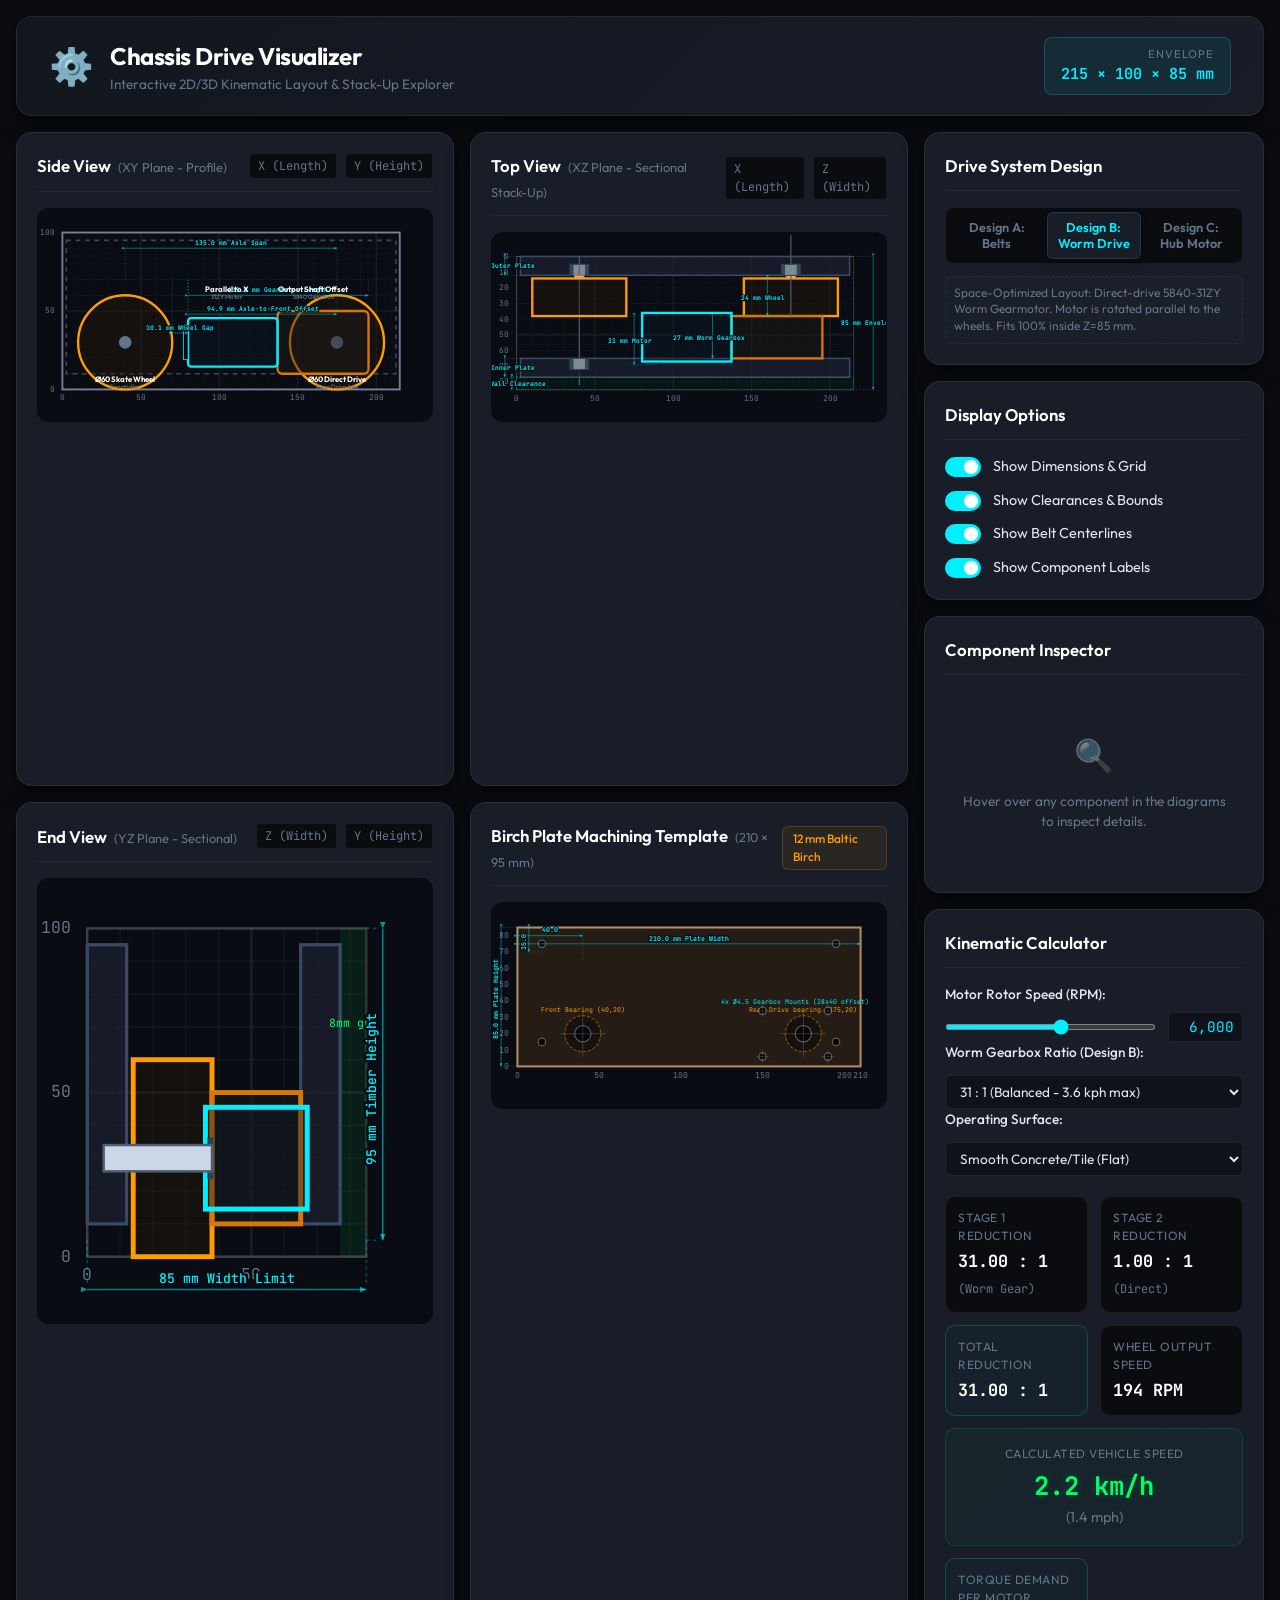
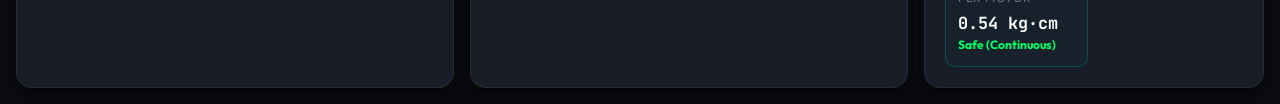
==== index.html @ 8ac5d020 "Initial commit: Single ESP32 dome brain architecture baseline and documentation" ====
<!DOCTYPE html>
<html lang="en">
<head>
  <meta charset="UTF-8">
  <meta name="viewport" content="width=device-width, initial-scale=1.0">
  <title>Electric Drive Assembly Visualizer</title>
  <link rel="preconnect" href="https://fonts.googleapis.com">
  <link rel="preconnect" href="https://fonts.gstatic.com" crossorigin>
  <link href="https://fonts.googleapis.com/css2?family=Inter:wght@300;400;500;600;700&family=JetBrains+Mono:wght@400;500&family=Outfit:wght@400;500;600;700&display=swap" rel="stylesheet">
  <link rel="stylesheet" href="styles.css">
</head>
<body class="dark-mode">
  <div class="app-container">
    <header class="app-header">
      <div class="header-main">
        <div class="logo-area">
          <span class="logo-icon">⚙️</span>
          <div>
            <h1>Chassis Drive Visualizer</h1>
            <p class="subtitle">Interactive 2D/3D Kinematic Layout & Stack-Up Explorer</p>
          </div>
        </div>
        <div class="chassis-badge">
          <span class="badge-label">Envelope</span>
          <span class="badge-value">215 × 100 × 85 mm</span>
        </div>
      </div>
    </header>

    <main class="app-layout">
      <!-- Grid of Diagrams -->
      <section class="diagrams-grid">
        <!-- XY Side View -->
        <div class="card diagram-card" id="card-xy">
          <div class="card-header">
            <h3>Side View <span class="coordinate-plane">(XY Plane - Profile)</span></h3>
            <div class="card-actions">
              <span class="axis-indicator x-axis">X (Length)</span>
              <span class="axis-indicator y-axis">Y (Height)</span>
            </div>
          </div>
          <div class="svg-container">
            <svg id="svg-side-view" viewBox="-15 -15 250 135" xmlns="http://www.w3.org/2000/svg"></svg>
          </div>
        </div>

        <!-- XZ Top View -->
        <div class="card diagram-card" id="card-xz">
          <div class="card-header">
            <h3>Top View <span class="coordinate-plane">(XZ Plane - Sectional Stack-Up)</span></h3>
            <div class="card-actions">
              <span class="axis-indicator x-axis">X (Length)</span>
              <span class="axis-indicator z-axis">Z (Width)</span>
            </div>
          </div>
          <div class="svg-container">
            <svg id="svg-top-view" viewBox="-15 -15 250 120" xmlns="http://www.w3.org/2000/svg"></svg>
          </div>
        </div>

        <!-- YZ End View -->
        <div class="card diagram-card" id="card-yz">
          <div class="card-header">
            <h3>End View <span class="coordinate-plane">(YZ Plane - Sectional)</span></h3>
            <div class="card-actions">
              <span class="axis-indicator z-axis">Z (Width)</span>
              <span class="axis-indicator y-axis">Y (Height)</span>
            </div>
          </div>
          <div class="svg-container">
            <svg id="svg-end-view" viewBox="-15 -15 120 135" xmlns="http://www.w3.org/2000/svg"></svg>
          </div>
        </div>

        <!-- Plate Machining -->
        <div class="card diagram-card" id="card-machining">
          <div class="card-header">
            <h3>Birch Plate Machining Template <span class="coordinate-plane">(210 × 95 mm)</span></h3>
            <div class="card-actions">
              <span class="badge-machining">12 mm Baltic Birch</span>
            </div>
          </div>
          <div class="svg-container">
            <svg id="svg-machining-view" viewBox="-15 -15 240 125" xmlns="http://www.w3.org/2000/svg"></svg>
          </div>
        </div>
      </section>

      <!-- Sidebar Controls and Calculations -->
      <aside class="app-sidebar">
        <!-- Design Selector -->
        <div class="card design-selector-card">
          <div class="card-header">
            <h3>Drive System Design</h3>
          </div>
          <div class="design-tabs">
            <button class="design-tab" id="tab-design-a">Design A: Belts</button>
            <button class="design-tab active" id="tab-design-b">Design B: Worm Drive</button>
            <button class="design-tab" id="tab-design-c">Design C: Hub Motor</button>
          </div>
          <p class="design-summary-text" id="design-summary">
            Space-Optimized Layout: Direct-drive 5840-31ZY Worm Gearmotor. Motor is rotated parallel to the wheels. Fits 100% inside Z=85 mm.
          </p>
        </div>

        <!-- Interactive Options -->
        <div class="card control-card">
          <div class="card-header">
            <h3>Display Options</h3>
          </div>
          <div class="control-group">
            <label class="toggle-control">
              <input type="checkbox" id="toggle-dimensions" checked>
              <span class="toggle-slider"></span>
              <span class="toggle-label">Show Dimensions & Grid</span>
            </label>
            <label class="toggle-control">
              <input type="checkbox" id="toggle-clearances" checked>
              <span class="toggle-slider"></span>
              <span class="toggle-label">Show Clearances & Bounds</span>
            </label>
            <label class="toggle-control">
              <input type="checkbox" id="toggle-belts" checked>
              <span class="toggle-slider"></span>
              <span class="toggle-label">Show Belt Centerlines</span>
            </label>
            <label class="toggle-control">
              <input type="checkbox" id="toggle-labels" checked>
              <span class="toggle-slider"></span>
              <span class="toggle-label">Show Component Labels</span>
            </label>
          </div>
        </div>

        <!-- Dynamic Component Inspector -->
        <div class="card inspector-card">
          <div class="card-header">
            <h3>Component Inspector</h3>
          </div>
          <div id="inspector-placeholder" class="inspector-empty">
            <span class="inspector-icon">🔍</span>
            <p>Hover over any component in the diagrams to inspect details.</p>
          </div>
          <div id="inspector-content" class="inspector-details hidden">
            <h4 id="inspect-name">Component Name</h4>
            <div class="details-grid">
              <div class="detail-row">
                <span class="detail-label">Location (X, Y):</span>
                <span class="detail-value" id="inspect-coords">-</span>
              </div>
              <div class="detail-row">
                <span class="detail-label">Z Span:</span>
                <span class="detail-value" id="inspect-z-span">-</span>
              </div>
              <div class="detail-row">
                <span class="detail-label">Main Dimensions:</span>
                <span class="detail-value" id="inspect-dims">-</span>
              </div>
              <div class="detail-row">
                <span class="detail-label">Specification:</span>
                <span class="detail-value" id="inspect-spec">-</span>
              </div>
              <div class="detail-row" id="inspect-machining-row">
                <span class="detail-label">Machining:</span>
                <span class="detail-value" id="inspect-machining">-</span>
              </div>
            </div>
            <div class="inspect-desc-box">
              <p id="inspect-desc">-</p>
            </div>
          </div>
        </div>

        <!-- Kinematics & Calculations -->
        <div class="card calculator-card">
          <div class="card-header">
            <h3>Kinematic Calculator</h3>
          </div>
          <div class="calc-inputs">
            <div class="input-row">
              <label for="motor-rpm-input">Motor Rotor Speed (RPM):</label>
              <div class="slider-val-container">
                <input type="range" id="motor-rpm-input" min="1000" max="10000" step="250" value="6000">
                <span class="mono-value" id="motor-rpm-val">6,000</span>
              </div>
            </div>
            <div class="input-row hidden" id="design-a-stages-row">
              <label for="design-a-stages-select">Design A Belts Stages:</label>
              <select id="design-a-stages-select">
                <option value="2">2-Stage (Jackshaft - 12.60:1)</option>
                <option value="1" selected>1-Stage (Direct - 4.00:1)</option>
              </select>
            </div>
            <div class="input-row hidden" id="design-a-motor-row">
              <label for="design-a-motor-select">Design A Motor Type:</label>
              <select id="design-a-motor-select">
                <option value="550" selected>Standard 550 Brushed (Protrudes 54mm)</option>
                <option value="3536">3536 Brushless Outrunner (Protrudes 33mm)</option>
                <option value="3650">3650 Brushless Inrunner (Protrudes 47mm)</option>
              </select>
            </div>
            <div class="input-row hidden" id="design-a-mount-row">
              <label for="design-a-mount-select">Design A Mounting Style:</label>
              <select id="design-a-mount-select">
                <option value="inboard" selected>Inboard (Standard - Protrudes)</option>
                <option value="between">Between-Plates (Reversed Bracket)</option>
              </select>
            </div>
            <div class="input-row" id="ratio-selector-row">
              <label for="worm-ratio-select">Worm Gearbox Ratio (Design B):</label>
              <select id="worm-ratio-select">
                <option value="17">17 : 1 (Speed - 6.6 kph max)</option>
                <option value="31" selected>31 : 1 (Balanced - 3.6 kph max)</option>
                <option value="50">50 : 1 (Torque - 2.3 kph max)</option>
              </select>
            </div>
            <div class="input-row">
              <label for="surface-select">Operating Surface:</label>
              <select id="surface-select">
                <option value="concrete" selected>Smooth Concrete/Tile (Flat)</option>
                <option value="carpet">Low-Pile Carpet (Flat)</option>
                <option value="ramp">Carpeted Ramp (1:12 Slope)</option>
              </select>
            </div>
          </div>

          <div class="calc-results">
            <div class="result-box">
              <span class="result-label">Stage 1 Reduction</span>
              <span class="result-value" id="stage1-ratio">3.60 : 1 <span class="result-sub">(15T → 54T)</span></span>
            </div>
            <div class="result-box">
              <span class="result-label">Stage 2 Reduction</span>
              <span class="result-value" id="stage2-ratio">3.50 : 1 <span class="result-sub">(16T → 56T)</span></span>
            </div>
            <div class="result-box highlighted">
              <span class="result-label">Total Reduction</span>
              <span class="result-value" id="total-ratio">12.60 : 1</span>
            </div>
            <div class="result-box">
              <span class="result-label">Wheel Output Speed</span>
              <span class="result-value" id="wheel-rpm-val">1,190 RPM</span>
            </div>
            <div class="result-box speed-box">
              <span class="result-label">Calculated Vehicle Speed</span>
              <span class="result-value" id="speed-kph-val">13.5 km/h</span>
              <span class="result-sub" id="speed-mph-val">(8.4 mph)</span>
            </div>
            <div class="result-box highlighted" id="torque-status-box">
              <span class="result-label">Torque Demand per Motor</span>
              <span class="result-value" id="torque-value">0.54 kg·cm</span>
              <span class="result-sub" id="torque-status" style="color: #00ff66; font-weight: bold;">Safe (Continuous)</span>
            </div>
          </div>
        </div>
      </aside>
    </main>
  </div>

  <script src="app.js"></script>
</body>
</html>
---- styles.css ----
:root {
  --bg-primary: #0a0c10;
  --bg-secondary: #12161f;
  --bg-card: #181d28;
  --bg-input: #0f121a;
  
  --border-color: rgba(255, 255, 255, 0.07);
  --border-glow: rgba(0, 240, 255, 0.25);
  
  --text-main: #e2e8f0;
  --text-muted: #64748b;
  --text-bright: #ffffff;
  
  --color-motor: #00f0ff;
  --color-motor-glow: rgba(0, 240, 255, 0.3);
  --color-jackshaft: #bd00ff;
  --color-jackshaft-glow: rgba(189, 0, 255, 0.3);
  --color-wheel: #ff9d00;
  --color-wheel-glow: rgba(255, 157, 0, 0.3);
  --color-belt1: #00ff66;
  --color-belt2: #00ffcc;
  --color-chassis: #8e9ebb;
  
  --font-main: 'Outfit', 'Inter', -apple-system, sans-serif;
  --font-mono: 'JetBrains Mono', monospace;
  
  --shadow-lg: 0 10px 25px -5px rgba(0, 0, 0, 0.5), 0 8px 10px -6px rgba(0, 0, 0, 0.5);
  --transition-fast: 0.2s cubic-bezier(0.4, 0, 0.2, 1);
  --transition-normal: 0.3s cubic-bezier(0.4, 0, 0.2, 1);
}

* {
  box-sizing: border-box;
  margin: 0;
  padding: 0;
}

body {
  background-color: var(--bg-primary);
  color: var(--text-main);
  font-family: var(--font-main);
  overflow-x: hidden;
  line-height: 1.5;
  padding: 1rem;
}

/* Scrollbar styling */
::-webkit-scrollbar {
  width: 8px;
  height: 8px;
}
::-webkit-scrollbar-track {
  background: var(--bg-primary);
}
::-webkit-scrollbar-thumb {
  background: #272e3d;
  border-radius: 4px;
}
::-webkit-scrollbar-thumb:hover {
  background: #3c475e;
}

.app-container {
  max-width: 1600px;
  margin: 0 auto;
  display: flex;
  flex-direction: column;
  gap: 1rem;
}

/* Header styling */
.app-header {
  background: linear-gradient(135deg, var(--bg-secondary) 0%, var(--bg-card) 100%);
  border: 1px solid var(--border-color);
  border-radius: 16px;
  padding: 1.25rem 2rem;
  box-shadow: var(--shadow-lg);
}

.header-main {
  display: flex;
  justify-content: space-between;
  align-items: center;
  flex-wrap: wrap;
  gap: 1rem;
}

.logo-area {
  display: flex;
  align-items: center;
  gap: 1rem;
}

.logo-icon {
  font-size: 2.25rem;
  animation: rotateGear 12s linear infinite;
  display: inline-block;
}

@keyframes rotateGear {
  from { transform: rotate(0deg); }
  to { transform: rotate(360deg); }
}

.app-header h1 {
  font-size: 1.5rem;
  font-weight: 700;
  letter-spacing: -0.5px;
  color: var(--text-bright);
}

.subtitle {
  font-size: 0.85rem;
  color: var(--text-muted);
}

.chassis-badge {
  background: rgba(0, 240, 255, 0.08);
  border: 1px solid rgba(0, 240, 255, 0.2);
  border-radius: 8px;
  padding: 0.5rem 1rem;
  display: flex;
  flex-direction: column;
  align-items: flex-end;
}

.badge-label {
  font-size: 0.7rem;
  text-transform: uppercase;
  letter-spacing: 1px;
  color: var(--text-muted);
}

.badge-value {
  font-family: var(--font-mono);
  font-size: 0.95rem;
  color: var(--color-motor);
  font-weight: 600;
}

/* Layout */
.app-layout {
  display: grid;
  grid-template-columns: 1fr 340px;
  gap: 1rem;
}

@media (max-width: 1100px) {
  .app-layout {
    grid-template-columns: 1fr;
  }
}

/* Diagrams Grid */
.diagrams-grid {
  display: grid;
  grid-template-columns: 1fr 1fr;
  gap: 1rem;
}

@media (max-width: 768px) {
  .diagrams-grid {
    grid-template-columns: 1fr;
  }
}

/* Card Styling */
.card {
  background-color: var(--bg-card);
  border: 1px solid var(--border-color);
  border-radius: 16px;
  padding: 1.25rem;
  box-shadow: var(--shadow-lg);
  display: flex;
  flex-direction: column;
  transition: border-color var(--transition-fast), box-shadow var(--transition-fast);
}

.card:hover {
  border-color: rgba(255, 255, 255, 0.12);
}

.card-header {
  display: flex;
  justify-content: space-between;
  align-items: center;
  margin-bottom: 1rem;
  border-bottom: 1px solid rgba(255, 255, 255, 0.05);
  padding-bottom: 0.75rem;
}

.card-header h3 {
  font-size: 1.05rem;
  font-weight: 600;
  color: var(--text-bright);
}

.coordinate-plane {
  font-size: 0.8rem;
  color: var(--text-muted);
  font-weight: 400;
  margin-left: 0.25rem;
}

.card-actions {
  display: flex;
  gap: 0.5rem;
}

.axis-indicator {
  font-size: 0.75rem;
  padding: 0.2rem 0.5rem;
  border-radius: 4px;
  background: var(--bg-primary);
  border: 1px solid var(--border-color);
  color: var(--text-muted);
  font-family: var(--font-mono);
}

.badge-machining {
  background: rgba(255, 157, 0, 0.08);
  border: 1px solid rgba(255, 157, 0, 0.2);
  color: var(--color-wheel);
  font-size: 0.75rem;
  padding: 0.2rem 0.6rem;
  border-radius: 6px;
  font-weight: 500;
}

/* SVG Rendering */
.svg-container {
  width: 100%;
  aspect-ratio: 16/9;
  background-color: var(--bg-primary);
  border-radius: 12px;
  border: 1px solid rgba(0, 0, 0, 0.2);
  overflow: hidden;
  display: flex;
  align-items: center;
  justify-content: center;
}

/* Adjust aspect ratios specifically per view for better fitting */
#card-xy .svg-container {
  aspect-ratio: 250/135;
}
#card-xz .svg-container {
  aspect-ratio: 250/120;
}
#card-yz .svg-container {
  aspect-ratio: 120/135;
}
#card-machining .svg-container {
  aspect-ratio: 240/125;
}

/* Sidebar Controls */
.app-sidebar {
  display: flex;
  flex-direction: column;
  gap: 1rem;
}

/* Display Option Toggles */
.control-group {
  display: flex;
  flex-direction: column;
  gap: 0.75rem;
}

.toggle-control {
  display: flex;
  align-items: center;
  cursor: pointer;
  user-select: none;
  font-size: 0.9rem;
}

.toggle-control input {
  position: absolute;
  opacity: 0;
  cursor: pointer;
  height: 0;
  width: 0;
}

.toggle-slider {
  position: relative;
  display: inline-block;
  width: 36px;
  height: 20px;
  background-color: #2e374a;
  border-radius: 20px;
  margin-right: 0.75rem;
  transition: var(--transition-fast);
}

.toggle-slider:before {
  position: absolute;
  content: "";
  height: 14px;
  width: 14px;
  left: 3px;
  bottom: 3px;
  background-color: white;
  border-radius: 50%;
  transition: var(--transition-fast);
}

.toggle-control input:checked + .toggle-slider {
  background-color: var(--color-motor);
}

.toggle-control input:checked + .toggle-slider:before {
  transform: translateX(16px);
}

.toggle-label {
  color: var(--text-main);
  transition: color var(--transition-fast);
}

.toggle-control:hover .toggle-label {
  color: var(--text-bright);
}

/* Inspector */
.inspector-empty {
  display: flex;
  flex-direction: column;
  align-items: center;
  justify-content: center;
  padding: 2.5rem 1rem;
  color: var(--text-muted);
  text-align: center;
  gap: 0.75rem;
}

.inspector-icon {
  font-size: 2rem;
  opacity: 0.5;
}

.inspector-empty p {
  font-size: 0.85rem;
}

.inspector-details {
  animation: fadeIn var(--transition-fast) ease-out;
}

@keyframes fadeIn {
  from { opacity: 0; transform: translateY(4px); }
  to { opacity: 1; transform: translateY(0); }
}

.inspector-details h4 {
  font-size: 1.1rem;
  font-weight: 600;
  color: var(--text-bright);
  margin-bottom: 0.75rem;
  border-left: 3px solid var(--color-motor);
  padding-left: 0.5rem;
}

.inspector-details.motor h4 { border-left-color: var(--color-motor); }
.inspector-details.jackshaft h4 { border-left-color: var(--color-jackshaft); }
.inspector-details.wheel h4 { border-left-color: var(--color-wheel); }
.inspector-details.belt h4 { border-left-color: var(--color-belt1); }

.details-grid {
  display: flex;
  flex-direction: column;
  gap: 0.5rem;
  font-size: 0.85rem;
}

.detail-row {
  display: flex;
  justify-content: space-between;
  border-bottom: 1px solid rgba(255, 255, 255, 0.03);
  padding-bottom: 0.4rem;
}

.detail-label {
  color: var(--text-muted);
}

.detail-value {
  font-family: var(--font-mono);
  color: var(--text-main);
  font-weight: 500;
}

.inspect-desc-box {
  margin-top: 1rem;
  background: var(--bg-primary);
  border-radius: 8px;
  padding: 0.75rem;
  font-size: 0.8rem;
  color: var(--text-muted);
  border: 1px solid var(--border-color);
  line-height: 1.4;
}

.hidden {
  display: none !important;
}

/* Calculator card */
.calc-inputs {
  margin-bottom: 1.25rem;
}

.input-row {
  display: flex;
  flex-direction: column;
  gap: 0.5rem;
}

.input-row label {
  font-size: 0.85rem;
  font-weight: 500;
  color: var(--text-main);
}

.slider-val-container {
  display: flex;
  align-items: center;
  gap: 0.75rem;
}

.slider-val-container input[type="range"] {
  flex: 1;
  accent-color: var(--color-motor);
  height: 6px;
  border-radius: 3px;
  cursor: pointer;
}

.mono-value {
  font-family: var(--font-mono);
  font-size: 0.9rem;
  background: var(--bg-input);
  padding: 0.2rem 0.5rem;
  border-radius: 4px;
  border: 1px solid var(--border-color);
  min-width: 75px;
  text-align: right;
  color: var(--color-motor);
}

.calc-results {
  display: grid;
  grid-template-columns: 1fr 1fr;
  gap: 0.75rem;
}

.result-box {
  background: var(--bg-primary);
  border: 1px solid var(--border-color);
  border-radius: 10px;
  padding: 0.75rem;
  display: flex;
  flex-direction: column;
  justify-content: center;
}

.result-box.highlighted {
  border-color: rgba(0, 240, 255, 0.2);
  background: rgba(0, 240, 255, 0.02);
}

.result-box.speed-box {
  grid-column: span 2;
  align-items: center;
  background: linear-gradient(135deg, rgba(0, 255, 102, 0.03) 0%, rgba(0, 240, 255, 0.03) 100%);
  border-color: rgba(0, 255, 102, 0.15);
  padding: 1rem;
}

.result-label {
  font-size: 0.75rem;
  color: var(--text-muted);
  margin-bottom: 0.25rem;
  text-transform: uppercase;
  letter-spacing: 0.5px;
}

.result-value {
  font-family: var(--font-mono);
  font-size: 1.05rem;
  font-weight: 700;
  color: var(--text-bright);
}

.speed-box .result-value {
  font-size: 1.6rem;
  color: #00ff66;
  text-shadow: 0 0 10px rgba(0, 255, 102, 0.2);
}

.result-sub {
  font-size: 0.75rem;
  color: var(--text-muted);
  font-weight: 400;
}

.speed-box .result-sub {
  font-size: 0.9rem;
  margin-top: 0.1rem;
  color: var(--text-muted);
}

/* SVG INTERACTIVE STYLE CLASSES */
svg {
  width: 100%;
  height: 100%;
  background: #090c12;
  user-select: none;
}

.grid-line {
  stroke: rgba(255, 255, 255, 0.035);
  stroke-width: 0.5;
}

.grid-line-major {
  stroke: rgba(255, 255, 255, 0.08);
  stroke-width: 0.75;
}

.axis-line {
  stroke: rgba(255, 255, 255, 0.2);
  stroke-width: 1;
}

.axis-text {
  fill: var(--text-muted);
  font-family: var(--font-mono);
  font-size: 5px;
}

/* Component Styling */
.interactive-element {
  cursor: pointer;
  transition: filter var(--transition-fast), stroke-width var(--transition-fast), fill-opacity var(--transition-fast);
}

.interactive-element.motor {
  fill: #0c1a26;
  stroke: var(--color-motor);
  stroke-width: 1.5;
  fill-opacity: 0.4;
}

.interactive-element.collision-warning {
  fill: rgba(255, 0, 85, 0.15);
  stroke: #ff0055;
  stroke-width: 1.5;
  stroke-dasharray: 2, 2;
  fill-opacity: 0.5;
}

.interactive-element.collision-warning:hover,
.interactive-element.collision-warning.highlighted {
  fill-opacity: 0.7;
  filter: drop-shadow(0 0 4px rgba(255, 0, 85, 0.4));
}

.interactive-element.motor:hover,
.interactive-element.motor.highlighted {
  fill-opacity: 0.6;
  filter: drop-shadow(0 0 4px var(--color-motor-glow));
}

.interactive-element.jackshaft {
  fill: #1e0c26;
  stroke: var(--color-jackshaft);
  stroke-width: 1.5;
  fill-opacity: 0.4;
}

.interactive-element.jackshaft:hover,
.interactive-element.jackshaft.highlighted {
  fill-opacity: 0.6;
  filter: drop-shadow(0 0 4px var(--color-jackshaft-glow));
}

.interactive-element.wheel {
  fill: #261b0c;
  stroke: var(--color-wheel);
  stroke-width: 1.5;
  fill-opacity: 0.4;
}

.interactive-element.wheel:hover,
.interactive-element.wheel.highlighted {
  fill-opacity: 0.6;
  filter: drop-shadow(0 0 4px var(--color-wheel-glow));
}

/* Pulley styles */
.pulley-outer {
  stroke-dasharray: 2, 1;
}

.pulley-body {
  fill: #1c2331;
  stroke: rgba(255, 255, 255, 0.3);
  stroke-width: 1;
}

/* Belt Styling */
.belt-track {
  fill: none;
  stroke: #1b202c;
  stroke-width: 3.5;
  stroke-linecap: round;
  stroke-linejoin: round;
}

.belt-line {
  fill: none;
  stroke-width: 1.25;
  stroke-linecap: round;
  stroke-linejoin: round;
  cursor: pointer;
  transition: stroke-width var(--transition-fast), filter var(--transition-fast);
}

.belt-line.stage1 {
  stroke: var(--color-belt1);
}

.belt-line.stage2 {
  stroke: var(--color-belt2);
}

.belt-line:hover,
.belt-line.highlighted {
  stroke-width: 2.25;
  filter: drop-shadow(0 0 3px rgba(0, 255, 102, 0.4));
}

/* Belt tooth simulation dashed lines overlay */
.belt-teeth {
  fill: none;
  stroke: rgba(0, 0, 0, 0.6);
  stroke-width: 1;
  stroke-dasharray: 1.5, 1.5;
  pointer-events: none;
}

/* Belt running animations */
@keyframes beltRunForward {
  to {
    stroke-dashoffset: -20;
  }
}

.belt-teeth.running {
  animation: beltRunForward 2s linear infinite;
}

.belt-teeth.running.fast {
  animation-duration: 0.5s;
}

/* Dimension Elements */
.dimension-line {
  stroke: #00f0ff;
  stroke-opacity: 0.5;
  stroke-width: 0.5;
  marker-start: url(#arrow-start);
  marker-end: url(#arrow-end);
}

.dimension-extension {
  stroke: rgba(0, 240, 255, 0.25);
  stroke-width: 0.5;
  stroke-dasharray: 1, 1;
}

.dimension-text {
  fill: #00f0ff;
  fill-opacity: 0.85;
  font-family: var(--font-mono);
  font-size: 4px;
  text-anchor: middle;
}

.dimension-text.bg-shield {
  paint-order: stroke;
  stroke: #090c12;
  stroke-width: 1.5px;
  stroke-linecap: round;
  stroke-linejoin: round;
}

/* Marker Arrow Styles */
marker {
  fill: #00f0ff;
  fill-opacity: 0.6;
}

/* Chassis boundary lines */
.chassis-boundary {
  fill: none;
  stroke: var(--color-chassis);
  stroke-width: 1;
  stroke-opacity: 0.4;
  stroke-dasharray: 3, 3;
}

.chassis-boundary-solid {
  fill: none;
  stroke: var(--color-chassis);
  stroke-width: 1.25;
  stroke-opacity: 0.7;
}

.chassis-plate {
  fill: #1e2433;
  stroke: #394867;
  stroke-width: 1;
  fill-opacity: 0.65;
}

.chassis-plate-edge {
  fill: #2b354d;
  stroke: #394867;
  stroke-width: 1;
}

.clearance-zone {
  fill: #ff0055;
  fill-opacity: 0.04;
  stroke: #ff0055;
  stroke-width: 0.75;
  stroke-opacity: 0.15;
  stroke-dasharray: 2, 2;
  pointer-events: none;
}

/* Text elements inside SVGs */
.label-text {
  fill: var(--text-muted);
  font-size: 4px;
  font-weight: 500;
  pointer-events: none;
}

.label-title {
  fill: var(--text-bright);
  font-size: 5px;
  font-weight: 700;
  pointer-events: none;
}

/* Top view stack-up specific styles */
.shaft-rod {
  fill: #ccd6e6;
  stroke: #4f5e74;
  stroke-width: 0.75;
}

.collar-shim {
  fill: #b392ac;
  stroke: #73536d;
  stroke-width: 0.75;
}

.coupling-spacer {
  fill: #85a392;
  stroke: #486153;
  stroke-width: 0.75;
}

.spacing-washer {
  fill: #dfaa87;
  stroke: #a27453;
  stroke-width: 0.5;
}

/* Forstner pockets */
.forstner-pocket {
  fill: rgba(0, 0, 0, 0.4);
  stroke: rgba(255, 157, 0, 0.4);
  stroke-width: 0.75;
  stroke-dasharray: 2, 1;
}

.through-hole {
  fill: #05060a;
  stroke: rgba(255, 255, 255, 0.3);
  stroke-width: 0.75;
}

.bearing-body {
  fill: #34495e;
  stroke: #2c3e50;
  stroke-width: 0.75;
}

.bearing-inner {
  fill: #7f8c8d;
  stroke: #2c3e50;
  stroke-width: 0.5;
}

.bearing-balls {
  stroke: #bdc3c7;
  stroke-dasharray: 1, 1.5;
  stroke-width: 1.5;
  fill: none;
}

/* Design Selector tabs styling */
.design-tabs {
  display: flex;
  gap: 0.25rem;
  margin-bottom: 0.75rem;
  background: var(--bg-primary);
  border-radius: 8px;
  padding: 0.25rem;
  border: 1px solid var(--border-color);
}

.design-tab {
  flex: 1;
  background: transparent;
  border: 1px solid transparent;
  color: var(--text-muted);
  padding: 0.4rem 0.5rem;
  border-radius: 6px;
  cursor: pointer;
  font-family: var(--font-main);
  font-weight: 600;
  font-size: 0.8rem;
  transition: all var(--transition-fast);
}

.design-tab:hover {
  color: var(--text-bright);
}

.design-tab.active {
  background: var(--bg-card);
  color: var(--color-motor);
  box-shadow: 0 4px 10px rgba(0, 0, 0, 0.3);
  border: 1px solid rgba(0, 240, 255, 0.15);
}

.design-summary-text {
  font-size: 0.75rem;
  color: var(--text-muted);
  line-height: 1.4;
  background: rgba(255, 255, 255, 0.01);
  padding: 0.5rem;
  border-radius: 6px;
  border: 1px dashed var(--border-color);
}

/* Gearbox component color coding */
.interactive-element.gearbox {
  fill: #1e1b18;
  stroke: #d97706;
  stroke-width: 1.5;
  fill-opacity: 0.45;
}

.interactive-element.gearbox:hover,
.interactive-element.gearbox.highlighted {
  fill-opacity: 0.65;
  filter: drop-shadow(0 0 4px rgba(217, 119, 6, 0.4));
}

/* Select element styling */
select {
  background: var(--bg-input);
  border: 1px solid var(--border-color);
  color: var(--text-main);
  padding: 0.4rem 0.6rem;
  border-radius: 6px;
  font-family: var(--font-main);
  font-size: 0.85rem;
  cursor: pointer;
  outline: none;
  width: 100%;
  margin-top: 0.25rem;
  transition: border-color var(--transition-fast);
}

select:focus {
  border-color: var(--color-motor);
}
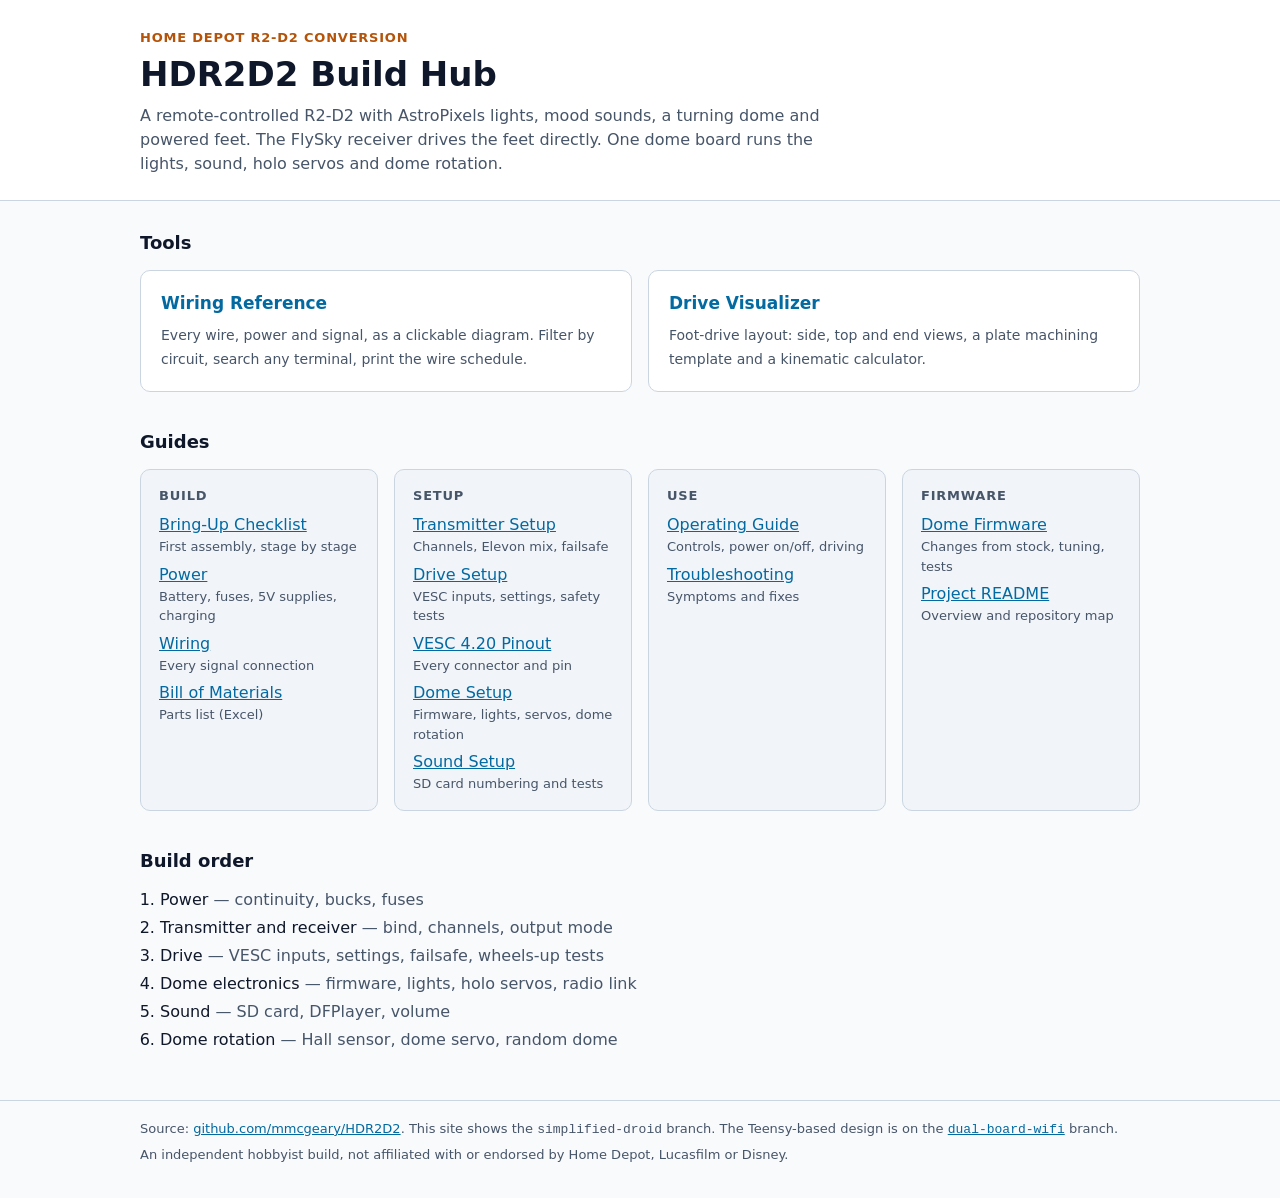
==== commit d5194933: "feat: build hub home page for GitHub Pages index.html is now a home page linking the wiring referenc" ====
--- a/index.html
+++ b/index.html
@@ -1,262 +1,151 @@
-<!DOCTYPE html>
+<!doctype html>
 <html lang="en">
 <head>
-  <meta charset="UTF-8">
-  <meta name="viewport" content="width=device-width, initial-scale=1.0">
-  <title>Electric Drive Assembly Visualizer</title>
-  <link rel="preconnect" href="https://fonts.googleapis.com">
-  <link rel="preconnect" href="https://fonts.gstatic.com" crossorigin>
-  <link href="https://fonts.googleapis.com/css2?family=Inter:wght@300;400;500;600;700&family=JetBrains+Mono:wght@400;500&family=Outfit:wght@400;500;600;700&display=swap" rel="stylesheet">
-  <link rel="stylesheet" href="styles.css">
+  <meta charset="utf-8">
+  <meta name="viewport" content="width=device-width,initial-scale=1">
+  <title>HDR2D2 Build Hub</title>
+  <meta name="description" content="Home Depot R2-D2 conversion: wiring reference, drive visualizer and build guides for the simplified droid.">
+  <style>
+    :root {
+      --bg: #070a12;
+      --surface: #0f172a;
+      --surface-2: #111c30;
+      --border: #334155;
+      --text: #e2e8f0;
+      --muted: #94a3b8;
+      --accent: #7dd3fc;
+      --accent-2: #fbbf24;
+      color-scheme: dark;
+    }
+    @media (prefers-color-scheme: light) {
+      :root:not([data-theme="dark"]) {
+        --bg: #f8fafc;
+        --surface: #ffffff;
+        --surface-2: #f1f5f9;
+        --border: #cbd5e1;
+        --text: #0f172a;
+        --muted: #475569;
+        --accent: #0369a1;
+        --accent-2: #b45309;
+        color-scheme: light;
+      }
+    }
+    * { box-sizing: border-box; }
+    body { margin: 0; background: var(--bg); color: var(--text); font-family: system-ui, -apple-system, "Segoe UI", sans-serif; line-height: 1.5; }
+    a { color: var(--accent); }
+    a:focus-visible { outline: 3px solid var(--accent); outline-offset: 2px; }
+    .wrap { max-width: 1040px; margin: 0 auto; padding: 0 20px; }
+    header { border-bottom: 1px solid var(--border); background: var(--surface); }
+    header .wrap { padding-top: 28px; padding-bottom: 24px; }
+    .eyebrow { margin: 0; color: var(--accent-2); font-size: 13px; font-weight: 600; letter-spacing: .06em; text-transform: uppercase; }
+    h1 { margin: 6px 0 10px; font-size: clamp(26px, 4vw, 34px); line-height: 1.2; }
+    .lede { margin: 0; max-width: 70ch; color: var(--muted); font-size: 16px; }
+    main .wrap { padding-top: 28px; padding-bottom: 48px; }
+    h2 { margin: 0 0 14px; font-size: 18px; }
+    section + section { margin-top: 36px; }
+    .tools { display: grid; grid-template-columns: repeat(auto-fit, minmax(280px, 1fr)); gap: 16px; }
+    .tool { display: block; padding: 20px; border: 1px solid var(--border); border-radius: 10px; background: var(--surface); color: var(--text); text-decoration: none; }
+    .tool:hover { border-color: var(--accent); }
+    .tool strong { display: block; font-size: 17px; color: var(--accent); margin-bottom: 6px; }
+    .tool span { color: var(--muted); font-size: 14px; }
+    .docs { display: grid; grid-template-columns: repeat(auto-fit, minmax(220px, 1fr)); gap: 16px; }
+    .group { padding: 16px 18px; border: 1px solid var(--border); border-radius: 10px; background: var(--surface-2); }
+    .group h3 { margin: 0 0 8px; font-size: 13px; color: var(--muted); letter-spacing: .06em; text-transform: uppercase; }
+    .group ul { margin: 0; padding: 0; list-style: none; }
+    .group li + li { margin-top: 6px; }
+    .group li span { display: block; color: var(--muted); font-size: 13px; }
+    .flow { margin: 0; padding-left: 20px; }
+    .flow li + li { margin-top: 4px; }
+    .flow li span { color: var(--muted); }
+    footer { border-top: 1px solid var(--border); }
+    footer .wrap { padding-top: 18px; padding-bottom: 28px; color: var(--muted); font-size: 13px; }
+    footer p { margin: 0 0 6px; }
+    @media (max-width: 600px) {
+      .wrap { padding: 0 16px; }
+    }
+  </style>
 </head>
-<body class="dark-mode">
-  <div class="app-container">
-    <header class="app-header">
-      <div class="header-main">
-        <div class="logo-area">
-          <span class="logo-icon">⚙️</span>
-          <div>
-            <h1>Chassis Drive Visualizer</h1>
-            <p class="subtitle">Interactive 2D/3D Kinematic Layout & Stack-Up Explorer</p>
+<body>
+  <header>
+    <div class="wrap">
+      <p class="eyebrow">Home Depot R2-D2 conversion</p>
+      <h1>HDR2D2 Build Hub</h1>
+      <p class="lede">A remote-controlled R2-D2 with AstroPixels lights, mood sounds, a turning dome and powered feet. The FlySky receiver drives the feet directly. One dome board runs the lights, sound, holo servos and dome rotation.</p>
+    </div>
+  </header>
+  <main>
+    <div class="wrap">
+      <section aria-labelledby="tools">
+        <h2 id="tools">Tools</h2>
+        <div class="tools">
+          <a class="tool" href="wiring_reference.html">
+            <strong>Wiring Reference</strong>
+            <span>Every wire, power and signal, as a clickable diagram. Filter by circuit, search any terminal, print the wire schedule.</span>
+          </a>
+          <a class="tool" href="drive_visualizer.html">
+            <strong>Drive Visualizer</strong>
+            <span>Foot-drive layout: side, top and end views, a plate machining template and a kinematic calculator.</span>
+          </a>
+        </div>
+      </section>
+
+      <section aria-labelledby="guides">
+        <h2 id="guides">Guides</h2>
+        <div class="docs">
+          <div class="group">
+            <h3>Build</h3>
+            <ul>
+              <li><a href="https://github.com/mmcgeary/HDR2D2/blob/simplified-droid/BRING_UP.md">Bring-Up Checklist</a><span>First assembly, stage by stage</span></li>
+              <li><a href="https://github.com/mmcgeary/HDR2D2/blob/simplified-droid/POWER.md">Power</a><span>Battery, fuses, 5V supplies, charging</span></li>
+              <li><a href="https://github.com/mmcgeary/HDR2D2/blob/simplified-droid/WIRING.md">Wiring</a><span>Every signal connection</span></li>
+              <li><a href="https://github.com/mmcgeary/HDR2D2/blob/simplified-droid/Master_R2D2_BOM.xls">Bill of Materials</a><span>Parts list (Excel)</span></li>
+            </ul>
           </div>
-        </div>
-        <div class="chassis-badge">
-          <span class="badge-label">Envelope</span>
-          <span class="badge-value">215 × 100 × 85 mm</span>
-        </div>
-      </div>
-    </header>
-
-    <main class="app-layout">
-      <!-- Grid of Diagrams -->
-      <section class="diagrams-grid">
-        <!-- XY Side View -->
-        <div class="card diagram-card" id="card-xy">
-          <div class="card-header">
-            <h3>Side View <span class="coordinate-plane">(XY Plane - Profile)</span></h3>
-            <div class="card-actions">
-              <span class="axis-indicator x-axis">X (Length)</span>
-              <span class="axis-indicator y-axis">Y (Height)</span>
-            </div>
+          <div class="group">
+            <h3>Setup</h3>
+            <ul>
+              <li><a href="https://github.com/mmcgeary/HDR2D2/blob/simplified-droid/TRANSMITTER_SETUP.md">Transmitter Setup</a><span>Channels, Elevon mix, failsafe</span></li>
+              <li><a href="https://github.com/mmcgeary/HDR2D2/blob/simplified-droid/DRIVE_SETUP.md">Drive Setup</a><span>VESC inputs, settings, safety tests</span></li>
+              <li><a href="https://github.com/mmcgeary/HDR2D2/blob/simplified-droid/VESC_PINOUT.md">VESC 4.20 Pinout</a><span>Every connector and pin</span></li>
+              <li><a href="https://github.com/mmcgeary/HDR2D2/blob/simplified-droid/DOME_SETUP.md">Dome Setup</a><span>Firmware, lights, servos, dome rotation</span></li>
+              <li><a href="https://github.com/mmcgeary/HDR2D2/blob/simplified-droid/SOUND_SETUP.md">Sound Setup</a><span>SD card numbering and tests</span></li>
+            </ul>
           </div>
-          <div class="svg-container">
-            <svg id="svg-side-view" viewBox="-15 -15 250 135" xmlns="http://www.w3.org/2000/svg"></svg>
+          <div class="group">
+            <h3>Use</h3>
+            <ul>
+              <li><a href="https://github.com/mmcgeary/HDR2D2/blob/simplified-droid/OPERATING_GUIDE.md">Operating Guide</a><span>Controls, power on/off, driving</span></li>
+              <li><a href="https://github.com/mmcgeary/HDR2D2/blob/simplified-droid/TROUBLESHOOTING.md">Troubleshooting</a><span>Symptoms and fixes</span></li>
+            </ul>
           </div>
-        </div>
-
-        <!-- XZ Top View -->
-        <div class="card diagram-card" id="card-xz">
-          <div class="card-header">
-            <h3>Top View <span class="coordinate-plane">(XZ Plane - Sectional Stack-Up)</span></h3>
-            <div class="card-actions">
-              <span class="axis-indicator x-axis">X (Length)</span>
-              <span class="axis-indicator z-axis">Z (Width)</span>
-            </div>
-          </div>
-          <div class="svg-container">
-            <svg id="svg-top-view" viewBox="-15 -15 250 120" xmlns="http://www.w3.org/2000/svg"></svg>
-          </div>
-        </div>
-
-        <!-- YZ End View -->
-        <div class="card diagram-card" id="card-yz">
-          <div class="card-header">
-            <h3>End View <span class="coordinate-plane">(YZ Plane - Sectional)</span></h3>
-            <div class="card-actions">
-              <span class="axis-indicator z-axis">Z (Width)</span>
-              <span class="axis-indicator y-axis">Y (Height)</span>
-            </div>
-          </div>
-          <div class="svg-container">
-            <svg id="svg-end-view" viewBox="-15 -15 120 135" xmlns="http://www.w3.org/2000/svg"></svg>
-          </div>
-        </div>
-
-        <!-- Plate Machining -->
-        <div class="card diagram-card" id="card-machining">
-          <div class="card-header">
-            <h3>Birch Plate Machining Template <span class="coordinate-plane">(210 × 95 mm)</span></h3>
-            <div class="card-actions">
-              <span class="badge-machining">12 mm Baltic Birch</span>
-            </div>
-          </div>
-          <div class="svg-container">
-            <svg id="svg-machining-view" viewBox="-15 -15 240 125" xmlns="http://www.w3.org/2000/svg"></svg>
+          <div class="group">
+            <h3>Firmware</h3>
+            <ul>
+              <li><a href="https://github.com/mmcgeary/HDR2D2/blob/simplified-droid/AstroPixelsPlus/HDR2D2.md">Dome Firmware</a><span>Changes from stock, tuning, tests</span></li>
+              <li><a href="https://github.com/mmcgeary/HDR2D2/blob/simplified-droid/README.md">Project README</a><span>Overview and repository map</span></li>
+            </ul>
           </div>
         </div>
       </section>
 
-      <!-- Sidebar Controls and Calculations -->
-      <aside class="app-sidebar">
-        <!-- Design Selector -->
-        <div class="card design-selector-card">
-          <div class="card-header">
-            <h3>Drive System Design</h3>
-          </div>
-          <div class="design-tabs">
-            <button class="design-tab" id="tab-design-a">Design A: Belts</button>
-            <button class="design-tab active" id="tab-design-b">Design B: Worm Drive</button>
-            <button class="design-tab" id="tab-design-c">Design C: Hub Motor</button>
-          </div>
-          <p class="design-summary-text" id="design-summary">
-            Space-Optimized Layout: Direct-drive 5840-31ZY Worm Gearmotor. Motor is rotated parallel to the wheels. Fits 100% inside Z=85 mm.
-          </p>
-        </div>
-
-        <!-- Interactive Options -->
-        <div class="card control-card">
-          <div class="card-header">
-            <h3>Display Options</h3>
-          </div>
-          <div class="control-group">
-            <label class="toggle-control">
-              <input type="checkbox" id="toggle-dimensions" checked>
-              <span class="toggle-slider"></span>
-              <span class="toggle-label">Show Dimensions & Grid</span>
-            </label>
-            <label class="toggle-control">
-              <input type="checkbox" id="toggle-clearances" checked>
-              <span class="toggle-slider"></span>
-              <span class="toggle-label">Show Clearances & Bounds</span>
-            </label>
-            <label class="toggle-control">
-              <input type="checkbox" id="toggle-belts" checked>
-              <span class="toggle-slider"></span>
-              <span class="toggle-label">Show Belt Centerlines</span>
-            </label>
-            <label class="toggle-control">
-              <input type="checkbox" id="toggle-labels" checked>
-              <span class="toggle-slider"></span>
-              <span class="toggle-label">Show Component Labels</span>
-            </label>
-          </div>
-        </div>
-
-        <!-- Dynamic Component Inspector -->
-        <div class="card inspector-card">
-          <div class="card-header">
-            <h3>Component Inspector</h3>
-          </div>
-          <div id="inspector-placeholder" class="inspector-empty">
-            <span class="inspector-icon">🔍</span>
-            <p>Hover over any component in the diagrams to inspect details.</p>
-          </div>
-          <div id="inspector-content" class="inspector-details hidden">
-            <h4 id="inspect-name">Component Name</h4>
-            <div class="details-grid">
-              <div class="detail-row">
-                <span class="detail-label">Location (X, Y):</span>
-                <span class="detail-value" id="inspect-coords">-</span>
-              </div>
-              <div class="detail-row">
-                <span class="detail-label">Z Span:</span>
-                <span class="detail-value" id="inspect-z-span">-</span>
-              </div>
-              <div class="detail-row">
-                <span class="detail-label">Main Dimensions:</span>
-                <span class="detail-value" id="inspect-dims">-</span>
-              </div>
-              <div class="detail-row">
-                <span class="detail-label">Specification:</span>
-                <span class="detail-value" id="inspect-spec">-</span>
-              </div>
-              <div class="detail-row" id="inspect-machining-row">
-                <span class="detail-label">Machining:</span>
-                <span class="detail-value" id="inspect-machining">-</span>
-              </div>
-            </div>
-            <div class="inspect-desc-box">
-              <p id="inspect-desc">-</p>
-            </div>
-          </div>
-        </div>
-
-        <!-- Kinematics & Calculations -->
-        <div class="card calculator-card">
-          <div class="card-header">
-            <h3>Kinematic Calculator</h3>
-          </div>
-          <div class="calc-inputs">
-            <div class="input-row">
-              <label for="motor-rpm-input">Motor Rotor Speed (RPM):</label>
-              <div class="slider-val-container">
-                <input type="range" id="motor-rpm-input" min="1000" max="10000" step="250" value="6000">
-                <span class="mono-value" id="motor-rpm-val">6,000</span>
-              </div>
-            </div>
-            <div class="input-row hidden" id="design-a-stages-row">
-              <label for="design-a-stages-select">Design A Belts Stages:</label>
-              <select id="design-a-stages-select">
-                <option value="2">2-Stage (Jackshaft - 12.60:1)</option>
-                <option value="1" selected>1-Stage (Direct - 4.00:1)</option>
-              </select>
-            </div>
-            <div class="input-row hidden" id="design-a-motor-row">
-              <label for="design-a-motor-select">Design A Motor Type:</label>
-              <select id="design-a-motor-select">
-                <option value="550" selected>Standard 550 Brushed (Protrudes 54mm)</option>
-                <option value="3536">3536 Brushless Outrunner (Protrudes 33mm)</option>
-                <option value="3650">3650 Brushless Inrunner (Protrudes 47mm)</option>
-              </select>
-            </div>
-            <div class="input-row hidden" id="design-a-mount-row">
-              <label for="design-a-mount-select">Design A Mounting Style:</label>
-              <select id="design-a-mount-select">
-                <option value="inboard" selected>Inboard (Standard - Protrudes)</option>
-                <option value="between">Between-Plates (Reversed Bracket)</option>
-              </select>
-            </div>
-            <div class="input-row" id="ratio-selector-row">
-              <label for="worm-ratio-select">Worm Gearbox Ratio (Design B):</label>
-              <select id="worm-ratio-select">
-                <option value="17">17 : 1 (Speed - 6.6 kph max)</option>
-                <option value="31" selected>31 : 1 (Balanced - 3.6 kph max)</option>
-                <option value="50">50 : 1 (Torque - 2.3 kph max)</option>
-              </select>
-            </div>
-            <div class="input-row">
-              <label for="surface-select">Operating Surface:</label>
-              <select id="surface-select">
-                <option value="concrete" selected>Smooth Concrete/Tile (Flat)</option>
-                <option value="carpet">Low-Pile Carpet (Flat)</option>
-                <option value="ramp">Carpeted Ramp (1:12 Slope)</option>
-              </select>
-            </div>
-          </div>
-
-          <div class="calc-results">
-            <div class="result-box">
-              <span class="result-label">Stage 1 Reduction</span>
-              <span class="result-value" id="stage1-ratio">3.60 : 1 <span class="result-sub">(15T → 54T)</span></span>
-            </div>
-            <div class="result-box">
-              <span class="result-label">Stage 2 Reduction</span>
-              <span class="result-value" id="stage2-ratio">3.50 : 1 <span class="result-sub">(16T → 56T)</span></span>
-            </div>
-            <div class="result-box highlighted">
-              <span class="result-label">Total Reduction</span>
-              <span class="result-value" id="total-ratio">12.60 : 1</span>
-            </div>
-            <div class="result-box">
-              <span class="result-label">Wheel Output Speed</span>
-              <span class="result-value" id="wheel-rpm-val">1,190 RPM</span>
-            </div>
-            <div class="result-box speed-box">
-              <span class="result-label">Calculated Vehicle Speed</span>
-              <span class="result-value" id="speed-kph-val">13.5 km/h</span>
-              <span class="result-sub" id="speed-mph-val">(8.4 mph)</span>
-            </div>
-            <div class="result-box highlighted" id="torque-status-box">
-              <span class="result-label">Torque Demand per Motor</span>
-              <span class="result-value" id="torque-value">0.54 kg·cm</span>
-              <span class="result-sub" id="torque-status" style="color: #00ff66; font-weight: bold;">Safe (Continuous)</span>
-            </div>
-          </div>
-        </div>
-      </aside>
-    </main>
-  </div>
-
-  <script src="app.js"></script>
+      <section aria-labelledby="order">
+        <h2 id="order">Build order</h2>
+        <ol class="flow">
+          <li>Power <span>— continuity, bucks, fuses</span></li>
+          <li>Transmitter and receiver <span>— bind, channels, output mode</span></li>
+          <li>Drive <span>— VESC inputs, settings, failsafe, wheels-up tests</span></li>
+          <li>Dome electronics <span>— firmware, lights, holo servos, radio link</span></li>
+          <li>Sound <span>— SD card, DFPlayer, volume</span></li>
+          <li>Dome rotation <span>— Hall sensor, dome servo, random dome</span></li>
+        </ol>
+      </section>
+    </div>
+  </main>
+  <footer>
+    <div class="wrap">
+      <p>Source: <a href="https://github.com/mmcgeary/HDR2D2">github.com/mmcgeary/HDR2D2</a>. This site shows the <code>simplified-droid</code> branch. The Teensy-based design is on the <a href="https://github.com/mmcgeary/HDR2D2/tree/dual-board-wifi"><code>dual-board-wifi</code></a> branch.</p>
+      <p>An independent hobbyist build, not affiliated with or endorsed by Home Depot, Lucasfilm or Disney.</p>
+    </div>
+  </footer>
 </body>
 </html>
